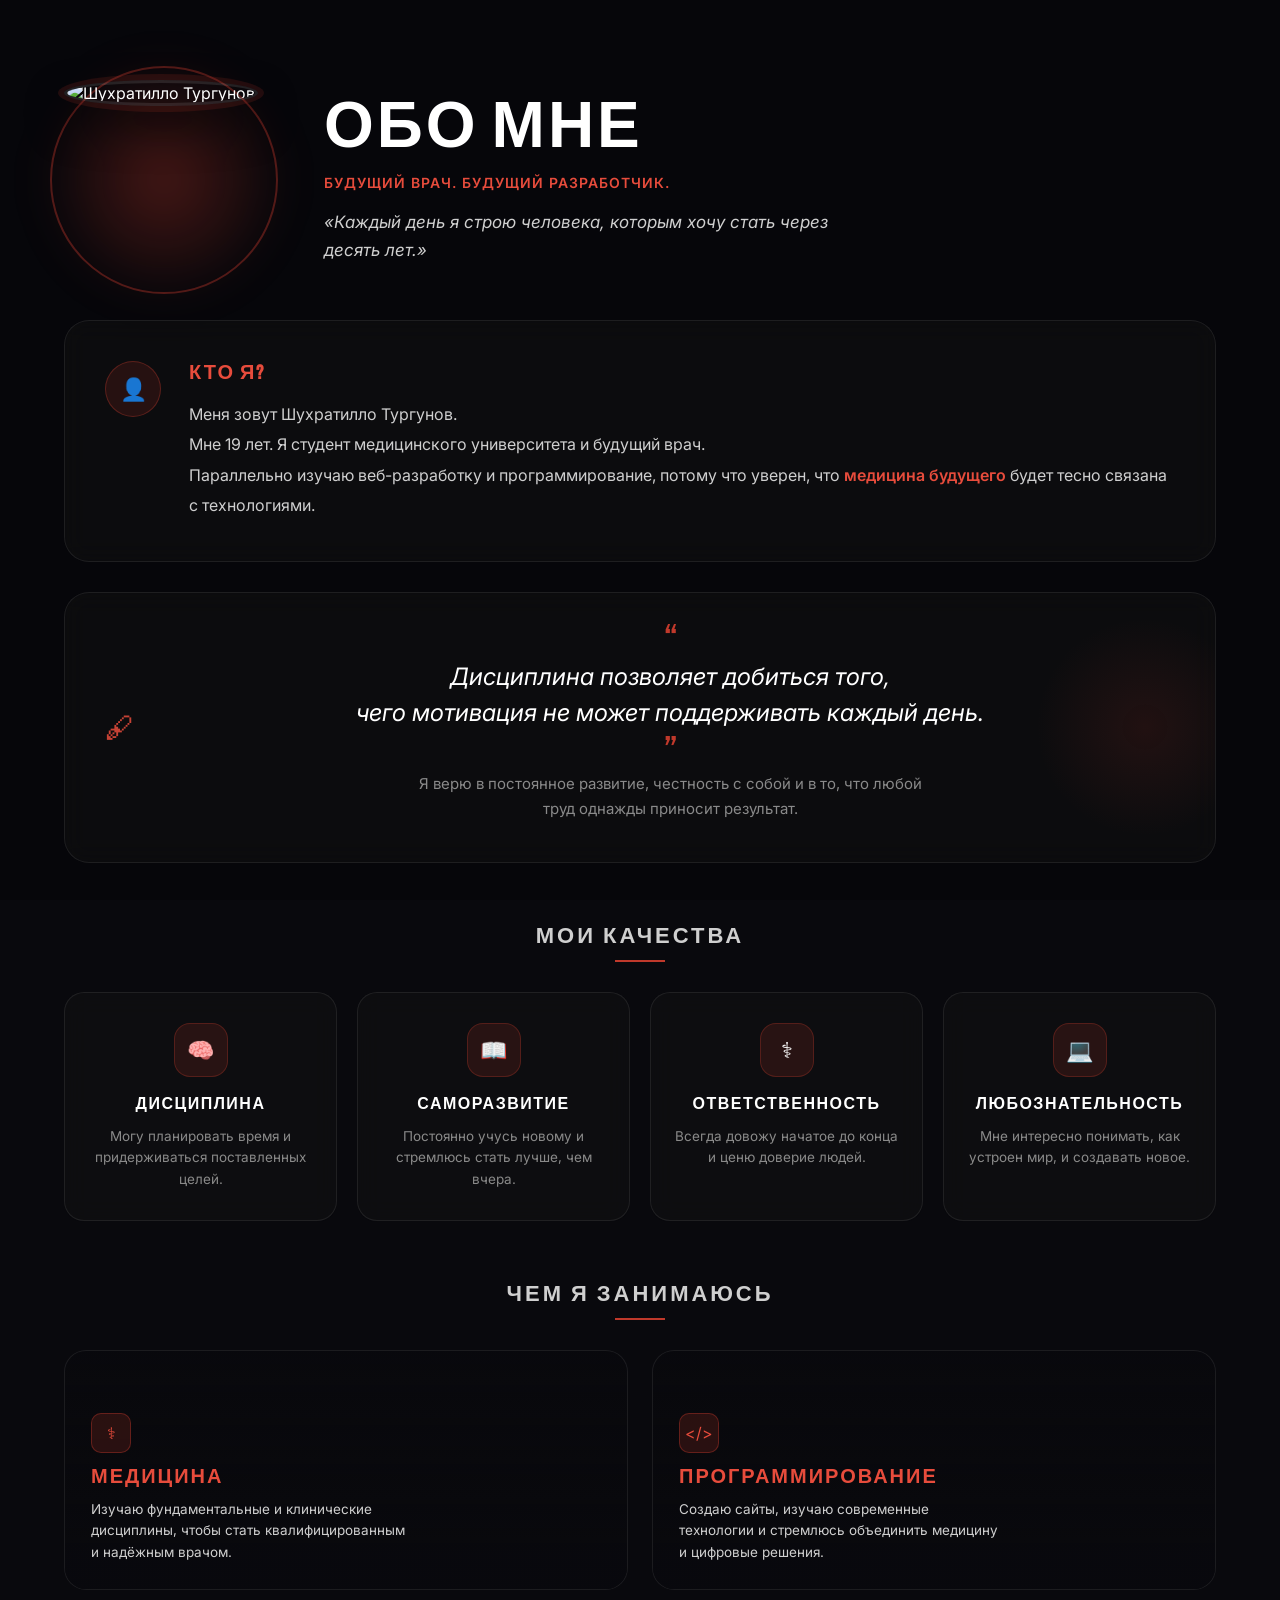
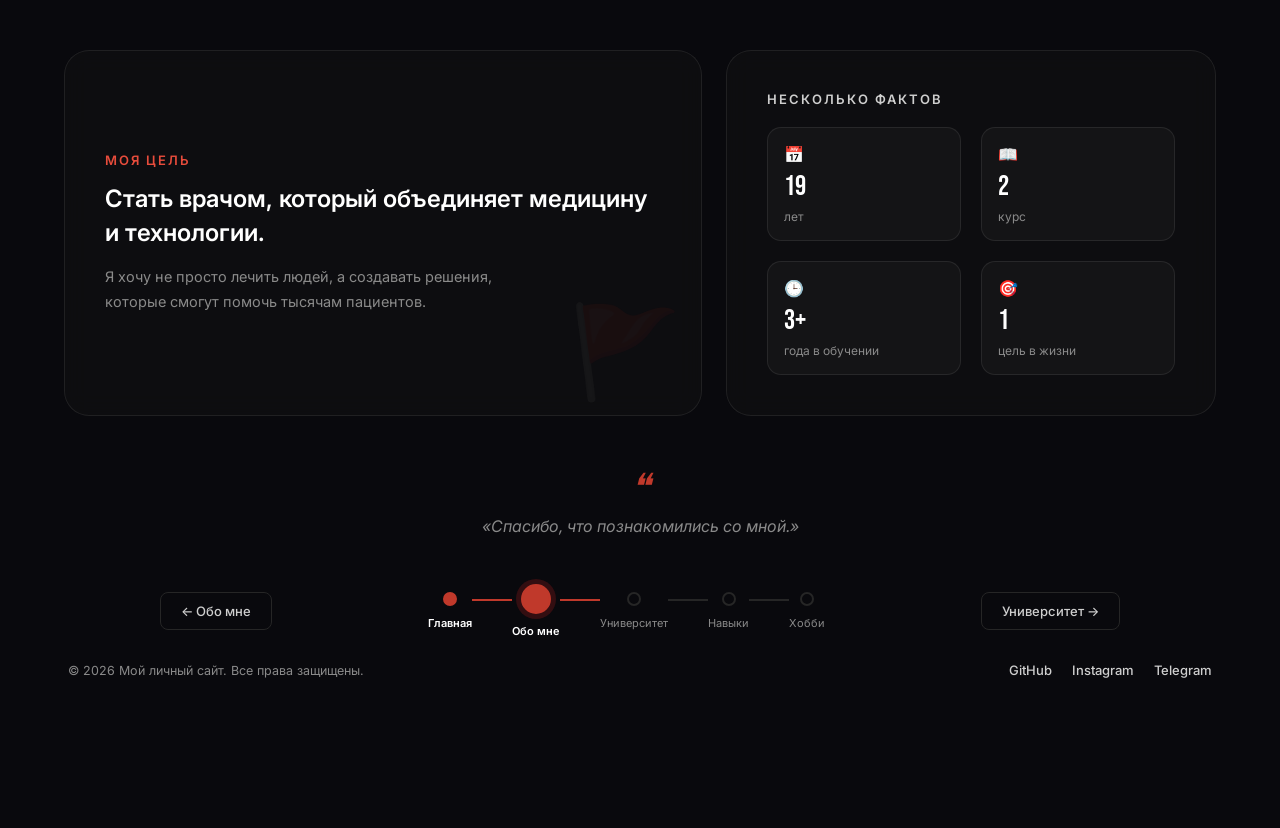
==== aboutme.html @ e95ca212 "Add files via upload" ====
<!DOCTYPE html>
<html lang="ru">
<head>
    <meta charset="UTF-8">
    <meta name="viewport" content="width=device-width, initial-scale=1.0">
    <meta name="description" content="Обо мне — Шухратилло Тургунов, студент медицинского университета и начинающий веб-разработчик. Путь, интересы, цели.">
    <title>Обо мне</title>

    <link rel="preconnect" href="https://fonts.googleapis.com">
    <link href="https://fonts.googleapis.com/css2?family=Bebas+Neue&family=Inter:wght@300;400;500;600;700&display=swap" rel="stylesheet">

    <link rel="stylesheet" href="aboutme.css">
    <link rel="stylesheet" href="navigation.css">
</head>
<body>

<section class="aboutme">

    <!-- HERO -->
    <div class="aboutme-hero">

        <div class="photo-box">
            <img src="2kurs.jpg" alt="Шухратилло Тургунов">
        </div>

        <div class="hero-text">
            <h1>ОБО МНЕ</h1>
            <span class="hero-subtitle">Будущий врач. Будущий разработчик.</span>
            <p class="quote">
                «Каждый день я строю человека,
                которым хочу стать через десять лет.»
            </p>
        </div>

    </div>

    <!-- КТО Я -->
    <div class="info-block">
        <div class="info-icon">👤</div>
        <div class="info-content">
            <h3>КТО Я?</h3>
            <p>
                Меня зовут Шухратилло Тургунов.<br>
                Мне 19 лет. Я студент медицинского университета и будущий врач.<br>
                Параллельно изучаю веб-разработку и программирование, потому что уверен,
                что <span class="accent">медицина будущего</span> будет тесно связана с технологиями.
            </p>
        </div>
    </div>

    <!-- ФИЛОСОФИЯ -->
    <div class="philosophy-block">
        <div class="philosophy-icon">🖋</div>
        <div class="philosophy-content">
            <span class="q-mark">“</span>
            <p class="philosophi-p">
                Дисциплина позволяет добиться того,<br>
                чего мотивация не может поддерживать каждый день.
            </p>
            <span class="q-mark q-mark-end">”</span>
            <p class="philosophy-sub">
                Я верю в постоянное развитие, честность с собой
                и в то, что любой труд однажды приносит результат.
            </p>
        </div>
    </div>

    <!-- МОИ КАЧЕСТВА -->
    <div class="section-title"><h2>МОИ КАЧЕСТВА</h2></div>

    <div class="qualities-grid">

        <div class="quality-card">
            <div class="quality-icon">🧠</div>
            <h4>ДИСЦИПЛИНА</h4>
            <p>Могу планировать время и придерживаться поставленных целей.</p>
        </div>

        <div class="quality-card">
            <div class="quality-icon">📖</div>
            <h4>САМОРАЗВИТИЕ</h4>
            <p>Постоянно учусь новому и стремлюсь стать лучше, чем вчера.</p>
        </div>

        <div class="quality-card">
            <div class="quality-icon">⚕</div>
            <h4>ОТВЕТСТВЕННОСТЬ</h4>
            <p>Всегда довожу начатое до конца и ценю доверие людей.</p>
        </div>

        <div class="quality-card">
            <div class="quality-icon">💻</div>
            <h4>ЛЮБОЗНАТЕЛЬНОСТЬ</h4>
            <p>Мне интересно понимать, как устроен мир, и создавать новое.</p>
        </div>

    </div>

    <!-- ЧЕМ Я ЗАНИМАЮСЬ -->
    <div class="section-title"><h2>ЧЕМ Я ЗАНИМАЮСЬ</h2></div>

    <div class="activities-grid">

        <div class="activity-card" style="background-image:url('med.jpg')">
            <div class="activity-overlay">
                <span class="activity-icon">⚕</span>
                <h4>МЕДИЦИНА</h4>
                <p>Изучаю фундаментальные и клинические дисциплины, чтобы стать квалифицированным и надёжным врачом.</p>                                    
            </div>
        </div>

        <div class="activity-card" style="background-image:url('code.jpg')">
            <div class="activity-overlay">
                <span class="activity-icon">&lt;/&gt;</span>
                <h4>ПРОГРАММИРОВАНИЕ</h4>
                <p>Создаю сайты, изучаю современные технологии и стремлюсь объединить медицину и цифровые решения.</p>
            </div>
        </div>

    </div>

    <!-- МОЯ ЦЕЛЬ -->
    <div class="goal-split">

        <div class="goal-card">
            <span class="goal-label">МОЯ ЦЕЛЬ</span>
            <h3>Стать врачом, который объединяет медицину и технологии.</h3>
            <p>
                Я хочу не просто лечить людей, а создавать решения,
                которые смогут помочь тысячам пациентов.
            </p>
        </div>

        <div class="facts-card">
            <span class="facts-label">НЕСКОЛЬКО ФАКТОВ</span>
            <div class="facts-grid">

                <div class="fact-item">
                    <span class="fact-icon">📅</span>
                    <span class="fact-value">19</span>
                    <span class="fact-desc">лет</span>
                </div>

                <div class="fact-item">
                    <span class="fact-icon">📖</span>
                    <span class="fact-value">2</span>
                    <span class="fact-desc">курс</span>
                </div>

                <div class="fact-item">
                    <span class="fact-icon">🕒</span>
                    <span class="fact-value">3+</span>
                    <span class="fact-desc">года в обучении</span>
                </div>

                <div class="fact-item">
                    <span class="fact-icon">🎯</span>
                    <span class="fact-value">1</span>
                    <span class="fact-desc">цель в жизни</span>
                </div>

            </div>
        </div>

    </div>

    <!-- Финальная цитата -->
    <p class="closing-quote">
        «Спасибо, что познакомились со мной.»
    </p>

   

<!-- Прогресс-навигация (общий компонент со всех страниц) -->
<div class="page-navigation">

    <a href="aboutme.html" class="nav-button">← Обо мне</a>

    <div class="progress">

        <a href="index.html" class="progress-step">
            <span class="step done"></span>
            <span class="step-label">Главная</span>
        </a>
        <span class="line done"></span>

        <a href="aboutme.html" class="progress-step">
            <span class="step active"></span>
            <span class="step-label">Обо мне</span>
        </a>
        <span class="line done"></span>

        <a href="university.html" class="progress-step">
            <span class="step"></span>
            <span class="step-label">Университет</span>
        </a>
        <span class="line"></span>

        <a href="skills.html" class="progress-step">
            <span class="step"></span>
            <span class="step-label">Навыки</span>
        </a>
        <span class="line"></span>

        <a href="hobby.html" class="progress-step">
            <span class="step"></span>
            <span class="step-label">Хобби</span>
        </a>
        

    </div>

    <a href="university.html" class="nav-button">Университет →</a>

</div>

 <div class="footer-social">
        <span>© 2026 Мой личный сайт. Все права защищены.</span>
        <div class="social-icons">
            <a href="GITHUB_LINK" target="_blank">GitHub</a>
            <a href="https://instagram.com/mr_shuxratitllo" target="_blank">Instagram</a>
            <a href="https://t.me/PEPPER_4829" target="_blank">Telegram</a>
        </div>
    </div>

<script>

const observer = new IntersectionObserver(entries => {
    entries.forEach(entry => {
        if (entry.isIntersecting) {
            entry.target.classList.add("show");
        }
    });
}, { threshold: .2 });

document.querySelectorAll(
    ".aboutme-hero, .info-block, .philosophy-block, .quality-card, .activity-card, .goal-split"
).forEach(el => observer.observe(el));

</script>

<div style="margin-bottom: 100px;"></div>

</body>
</html>
---- aboutme.css ----
/* ===== BASE ===== */
* {
    margin: 0;
    padding: 0;
    box-sizing: border-box;
}

:root {
    --red: #c0392b;
    --red-bright: #e74c3c;
    --bg-black: #09090d;
    --glass-bg: rgba(20,20,20,.45);
    --glass-border: rgba(255,255,255,.08);
    --text-white: #ffffff;
    --text-gray: #cfcfcf;
    --text-gray-dim: #8a8a8a;
    --font-display: 'Bebas Neue', sans-serif;
    --font-body: 'Inter', sans-serif;
}

body {
    margin: 0;
    background: var(--bg-black);
    color: var(--text-white);
    font-family: var(--font-body);
    background-image: url(i.jpg);
    background-size: cover;
    background-position: center;
    background-attachment: fixed;
}

body::before {
    content: "";
    position: fixed;
    inset: 0;
    background: rgba(5,5,10,.82);
    z-index: -1;
}

.aboutme {
    width: 90%;
    max-width: 1300px;
    margin: auto;
    padding: 80px 0 40px;
}

/* Общая анимация появления при скролле */
.aboutme-hero,
.info-block,
.philosophy-block,
.quality-card,
.activity-card,
.goal-split {
    opacity: 0;
    transform: translateY(60px);
    transition: 0.8s ease;
}

.aboutme-hero.show,
.info-block.show,
.philosophy-block.show,
.quality-card.show,
.activity-card.show,
.goal-split.show {
    opacity: 1;
    transform: translateY(0);
}

/* ===== HERO ===== */
.aboutme-hero {
    display: flex;
    align-items: center;
    gap: 60px;
    margin-bottom: 40px;
}

.photo-box {
    position: relative;
    flex-shrink: 0;
    width: 200px;
    height: 200px;
}

.photo-box img {
    width: 100%;
    height: 100%;
    object-fit: cover;
    border-radius: 50%;
    border: 3px solid rgba(255,255,255,.1);
    box-shadow: 0 0 0 6px rgba(192,57,43,.15), 0 20px 40px rgba(0,0,0,.5);
    position: relative;
    z-index: 1;
    transition: 0.5s;
}

.photo-box::before {
    content: "";
    position: absolute;
    inset: -14px;
    border-radius: 50%;
    border: 2px solid rgba(192,57,43,.4);
    animation: spin 12s linear infinite;
}

.photo-box::after {
    content: "";
    position: absolute;
    inset: -26px;
    border-radius: 50%;
    background: radial-gradient(circle, rgba(192,57,43,.35), transparent 70%);
    filter: blur(20px);
    z-index: 0;
    animation: pulse-glow 3s ease-in-out infinite;
}

.photo-box:hover img {
    transform: scale(1.05);
}

@keyframes spin {
    from { transform: rotate(0deg); }
    to { transform: rotate(360deg); }
}

@keyframes pulse-glow {
    0%, 100% { opacity: 0.5; }
    50% { opacity: 0.9; }
}

.hero-text h1 {
    font-family: var(--font-display);
    font-size: clamp(42px, 6vw, 64px);
    letter-spacing: 3px;
    line-height: 1;
    margin-bottom: 12px;
}

.hero-subtitle {
    display: inline-block;
    color: var(--red-bright);
    font-size: 14px;
    font-weight: 600;
    letter-spacing: 1px;
    text-transform: uppercase;
    margin-bottom: 18px;
}

.hero-text .quote {
    max-width: 520px;
    color: var(--text-gray);
    font-size: 17px;
    font-style: italic;
    line-height: 1.6;
}

@media (max-width: 750px) {
    .aboutme-hero {
        flex-direction: column;
        text-align: center;
        gap: 30px;
    }
}

/* ===== GLASS PANEL (общая база для карточек) ===== */
.info-block,
.philosophy-block,
.goal-card,
.facts-card {
    background: var(--glass-bg);
    backdrop-filter: blur(12px);
    border: 1px solid var(--glass-border);
    border-radius: 25px;
    padding: 40px;
}

/* ===== КТО Я ===== */
.info-block {
    display: flex;
    align-items: flex-start;
    gap: 28px;
    margin-bottom: 30px;
}

.info-icon {
    flex-shrink: 0;
    width: 56px;
    height: 56px;
    display: flex;
    align-items: center;
    justify-content: center;
    background: rgba(192,57,43,.15);
    border: 1px solid rgba(192,57,43,.35);
    border-radius: 50%;
    font-size: 22px;
}

.info-content h3 {
    font-family: var(--font-display);
    font-size: 20px;
    letter-spacing: 2px;
    color: var(--red-bright);
    margin-bottom: 14px;
}

.info-content p {
    color: var(--text-gray);
    font-size: 16px;
    line-height: 1.9;
}

.info-content .accent {
    color: var(--red-bright);
    font-weight: 600;
}

@media (max-width: 600px) {
    .info-block {
        flex-direction: column;
        align-items: center;
        text-align: center;
    }
}

/* ===== МОЯ ФИЛОСОФИЯ ===== */
.philosophy-block {
    display: flex;
    align-items: center;
    gap: 30px;
    margin-bottom: 60px;
    position: relative;
    overflow: hidden;
}

.philosophy-block::after {
    content: "";
    position: absolute;
    right: -40px;
    top: 50%;
    transform: translateY(-50%);
    width: 220px;
    height: 220px;
    background: radial-gradient(circle, rgba(192,57,43,.12), transparent 70%);
    z-index: 0;
    pointer-events: none;
}

.philosophy-icon {
    flex-shrink: 0;
    font-size: 30px;
    color: var(--red-bright);
    opacity: 0.85;
}

.philosophy-content {
    position: relative;
    z-index: 1;
    text-align: center;
    width: 100%;
}

.q-mark {
    display: block;
    font-family: var(--font-display);
    font-size: 40px;
    color: var(--red);
    line-height: 0.4;
}

.q-mark-end {
    margin-top: 14px;
}

.philosophi-p {
    color: var(--text-white);
    font-size: 24px;
    font-style: italic;
    line-height: 1.5;
    margin: 10px 0;
}

.philosophy-sub {
    color: var(--text-gray-dim);
    font-size: 15px;
    max-width: 520px;
    margin: 10px auto 0;
    line-height: 1.7;
}

@media (max-width: 600px) {
    .philosophy-block {
        flex-direction: column;
    }
}


/* ===== SECTION TITLE ===== */
.section-title {
    text-align: center;
    margin: 20px 0 30px;
}

.section-title h2 {
    display: inline-block;
    font-family: var(--font-display);
    font-size: 22px;
    letter-spacing: 3px;
    color: var(--text-gray);
    position: relative;
    padding-bottom: 12px;
}

.section-title h2::after {
    content: "";
    position: absolute;
    left: 50%;
    bottom: 0;
    transform: translateX(-50%);
    width: 50px;
    height: 2px;
    background: var(--red);
}

/* ===== QUALITIES GRID ===== */
.qualities-grid {
    display: grid;
    grid-template-columns: repeat(4, 1fr);
    gap: 20px;
    margin-bottom: 60px;
}

.quality-card {
    background: var(--glass-bg);
    backdrop-filter: blur(12px);
    border: 1px solid var(--glass-border);
    border-radius: 20px;
    padding: 30px 24px;
    text-align: center;
    transition: transform 0.35s ease, border-color 0.35s ease, background 0.35s ease;
}

.quality-card:hover {
    transform: translateY(-8px);
    border-color: rgba(192,57,43,.4);
    background: rgba(192,57,43,.1);
}

.quality-icon {
    width: 54px;
    height: 54px;
    margin: 0 auto 18px;
    display: flex;
    align-items: center;
    justify-content: center;
    font-size: 22px;
    background: rgba(192,57,43,.15);
    border: 1px solid rgba(192,57,43,.3);
    border-radius: 16px;
    transition: 0.35s ease;
}

.quality-card:hover .quality-icon {
    background: var(--red);
    box-shadow: 0 0 20px rgba(192,57,43,.5);
}

.quality-card h4 {
    font-family: var(--font-display);
    font-size: 16px;
    letter-spacing: 1.5px;
    color: var(--text-white);
    margin-bottom: 12px;
}

.quality-card p {
    color: var(--text-gray-dim);
    font-size: 13.5px;
    line-height: 1.6;
}

@media (max-width: 900px) {
    .qualities-grid {
        grid-template-columns: repeat(2, 1fr);
    }
}

@media (max-width: 480px) {
    .qualities-grid {
        grid-template-columns: 1fr;
    }
}

/* ===== ACTIVITIES GRID ===== */
.activities-grid {
    display: grid;
    grid-template-columns: repeat(2, 1fr);
    gap: 24px;
    margin-bottom: 60px;
}

.activity-card {
    position: relative;
    height: 240px;
    border-radius: 22px;
    overflow: hidden;
    background-size: cover;
    background-position: center;
    border: 1px solid var(--glass-border);
    cursor: pointer;
}

.activity-card::before {
    content: "";
    position: absolute;
    inset: 0;
    background: linear-gradient(180deg, rgba(9,9,13,.35) 0%, rgba(9,9,13,.92) 85%);
    transition: background 0.4s ease;
    z-index: 1;
}

.activity-card:hover::before {
    background: linear-gradient(180deg, rgba(192,57,43,.25) 0%, rgba(9,9,13,.92) 85%);
}

.activity-card img {
    display: none; /* если решите заменить background-image на <img>, скрыто по умолчанию */
}

.activity-overlay {
    position: relative;
    z-index: 2;
    height: 100%;
    display: flex;
    flex-direction: column;
    justify-content: flex-end;
    padding: 26px;
    transition: transform 0.4s ease;
}

.activity-card:hover .activity-overlay {
    transform: translateY(-6px);
}

.activity-icon {
    display: inline-flex;
    align-items: center;
    justify-content: center;
    width: 40px;
    height: 40px;
    margin-bottom: 12px;
    font-size: 16px;
    color: var(--red-bright);
    background: rgba(192,57,43,.18);
    border: 1px solid rgba(192,57,43,.4);
    border-radius: 10px;
}

.activity-overlay h4 {
    font-family: var(--font-display);
    font-size: 20px;
    letter-spacing: 2px;
    color: var(--red-bright);
    margin-bottom: 10px;
}

.activity-overlay p {
    color: var(--text-gray);
    font-size: 13.5px;
    line-height: 1.6;
    max-width: 320px;
}

@media (max-width: 750px) {
    .activities-grid {
        grid-template-columns: 1fr;
    }
}

/* ===== GOAL SPLIT ===== */
.goal-split {
    display: grid;
    grid-template-columns: 1.3fr 1fr;
    gap: 24px;
    margin-bottom: 50px;
}

.goal-card {
    display: flex;
    flex-direction: column;
    justify-content: center;
    position: relative;
    overflow: hidden;
}

.goal-card::before {
    content: "🚩";
    position: absolute;
    right: 20px;
    bottom: 10px;
    font-size: 90px;
    opacity: 0.05;
}

.goal-label {
    color: var(--red-bright);
    font-size: 13px;
    font-weight: 600;
    letter-spacing: 2px;
    text-transform: uppercase;
    margin-bottom: 14px;
}

.goal-card h3 {
    font-size: 24px;
    font-weight: 600;
    line-height: 1.4;
    margin-bottom: 16px;
}

.goal-card p {
    color: var(--text-gray-dim);
    font-size: 14.5px;
    line-height: 1.7;
    max-width: 420px;
}

/* ===== FACTS CARD ===== */
.facts-card {
    display: flex;
    flex-direction: column;
}

.facts-label {
    color: var(--text-gray);
    font-size: 13px;
    font-weight: 600;
    letter-spacing: 2px;
    text-transform: uppercase;
    margin-bottom: 20px;
}

.facts-grid {
    display: grid;
    grid-template-columns: repeat(2, 1fr);
    gap: 20px;
    flex-grow: 1;
}

.fact-item {
    display: flex;
    flex-direction: column;
    align-items: flex-start;
    gap: 6px;
    padding: 16px;
    background: rgba(255,255,255,.03);
    border: 1px solid var(--glass-border);
    border-radius: 14px;
    transition: 0.3s ease;
}

.fact-item:hover {
    border-color: rgba(192,57,43,.4);
    background: rgba(192,57,43,.08);
}

.fact-icon {
    font-size: 16px;
    color: var(--red-bright);
}

.fact-value {
    font-family: var(--font-display);
    font-size: 28px;
    color: var(--text-white);
}

.fact-desc {
    font-size: 12px;
    color: var(--text-gray-dim);
}

@media (max-width: 800px) {
    .goal-split {
        grid-template-columns: 1fr;
    }
}

/* ===== CLOSING QUOTE ===== */
.closing-quote {
    text-align: center;
    color: var(--text-gray-dim);
    font-style: italic;
    font-size: 16px;
    margin: 40px 0 20px;
    position: relative;
}

.closing-quote::before {
    content: "❝";
    display: block;
    font-family: var(--font-display);
    font-size: 36px;
    color: var(--red);
    margin-bottom: 6px;
}

/* ===== PAGE NAV (кнопки внутри страницы, старый стиль сохранён) ===== */
.page-nav {
    width: 100%;
    display: flex;
    justify-content: center;
    align-items: center;
    gap: 50px;
    margin: 60px 0 40px;
}

.nav-btn {
    width: 220px;
    height: 70px;
    display: flex;
    justify-content: center;
    align-items: center;
    color: white;
    text-decoration: none;
    border: 2px solid var(--red);
    border-radius: 60px;
    font-size: 18px;
    font-weight: 500;
    transition: 0.35s;
}

.nav-btn:hover {
    background: var(--red);
    transform: translateY(-6px);
    box-shadow: 0 0 25px rgba(192,57,43,.5);
}

.page-number {
    width: 70px;
    height: 70px;
    display: flex;
    justify-content: center;
    align-items: center;
    border-radius: 50%;
    background: var(--red);
    color: white;
    font-size: 26px;
    font-weight: bold;
    box-shadow: 0 0 30px rgba(192,57,43,.5);
}

@media (max-width: 600px) {
    .page-nav {
        gap: 20px;
    }
    .nav-btn {
        width: 140px;
        height: 56px;
        font-size: 14px;
    }
}

.footer-social {
    display: flex;
    align-items: center;
    justify-content: space-between;
    padding: 24px 4px 10px;
    border-top: 1px solid var(--border-color);
    flex-wrap: wrap;
    gap: 16px;
}

.footer-social span {
    font-size: 12.5px;
    color: var(--text-gray-dim);
}

.social-icons {
    display: flex;
    gap: 20px;
}

.social-icons a {
    color: var(--text-gray);
    text-decoration: none;
    font-size: 13px;
    font-weight: 500;
    transition: color 0.25s ease;
}

.social-icons a:hover {
    color: var(--red);
}

@media (max-width: 600px) {
    .footer-social {
        flex-direction: column;
        text-align: center;
    }
}
---- navigation.css ----
/* ===== PAGE NAVIGATION (единый компонент для всех страниц) ===== */

.page-navigation {
    width: 1000px;
    display: flex;
    align-items: center;
    justify-content: space-between;
    margin-top: 48px;
    max-width: 1200px;
    padding: 0 20px;
    margin-left: auto;
    margin-right: auto;
}

.nav-button {
    color: var(--text-gray, #9a9a9a);
    text-decoration: none;
    font-size: 13px;
    font-weight: 500;
    border: 1px solid var(--border-color, #262626);
    border-radius: 8px;
    padding: 10px 20px;
    white-space: nowrap;
    transition: border-color 0.2s ease, color 0.2s ease;
}

.nav-button:hover {
    border-color: var(--red, #dc2626);
    color: var(--text-white, #f5f5f5);
}

.nav-button.disabled {
    opacity: 0.3;
    pointer-events: none;
}

/* ===== PROGRESS ===== */
.progress {
    display: flex;
    align-items: flex-start;
    gap: 0;
}

.progress-step {
    display: flex;
    flex-direction: column;
    align-items: center;
    gap: 10px;
    text-decoration: none;
    padding-top: 8px;
    cursor: pointer;
}

.step {
    width: 14px;
    height: 14px;
    border-radius: 50%;
    background: transparent;
    border: 2px solid var(--border-color, #262626);
    flex-shrink: 0;
    transition: all 0.25s ease;
}

.step.done {
    background: var(--red, #dc2626);
    border-color: var(--red, #dc2626);
}

.step.active {
    width: 30px;
    height: 30px;
    background: var(--red, #dc2626);
    border-color: var(--red, #dc2626);
    box-shadow: 0 0 0 5px rgba(220,38,38,0.2);
    margin-top: -8px;
}

.step-label {
    font-size: 11px;
    color: var(--text-gray-dim, #6b6b6b);
    white-space: nowrap;
    transition: color 0.25s ease, transform 0.25s ease;
}

.progress-step:has(.step.done) .step-label,
.progress-step:has(.step.active) .step-label {
    color: var(--text-white, #f5f5f5);
    font-weight: 600;
}

.progress-step:hover .step {
    transform: scale(1.4);
    border-color: var(--red, #dc2626);
    background: var(--red, #dc2626);
    box-shadow: 0 0 0 5px rgba(220,38,38,0.25);
}

.progress-step:hover .step-label {
    color: var(--red, #dc2626);
    transform: translateY(-2px);
}

.line {
    width: 40px;
    height: 2px;
    background: var(--border-color, #262626);
    margin-top: 15px;
    flex-shrink: 0;
}

.line.done {
    background: var(--red, #dc2626);
}

@media (max-width: 700px) {
    .progress {
        display: none;
    }
    .page-navigation {
        justify-content: center;
        gap: 16px;
    }
}
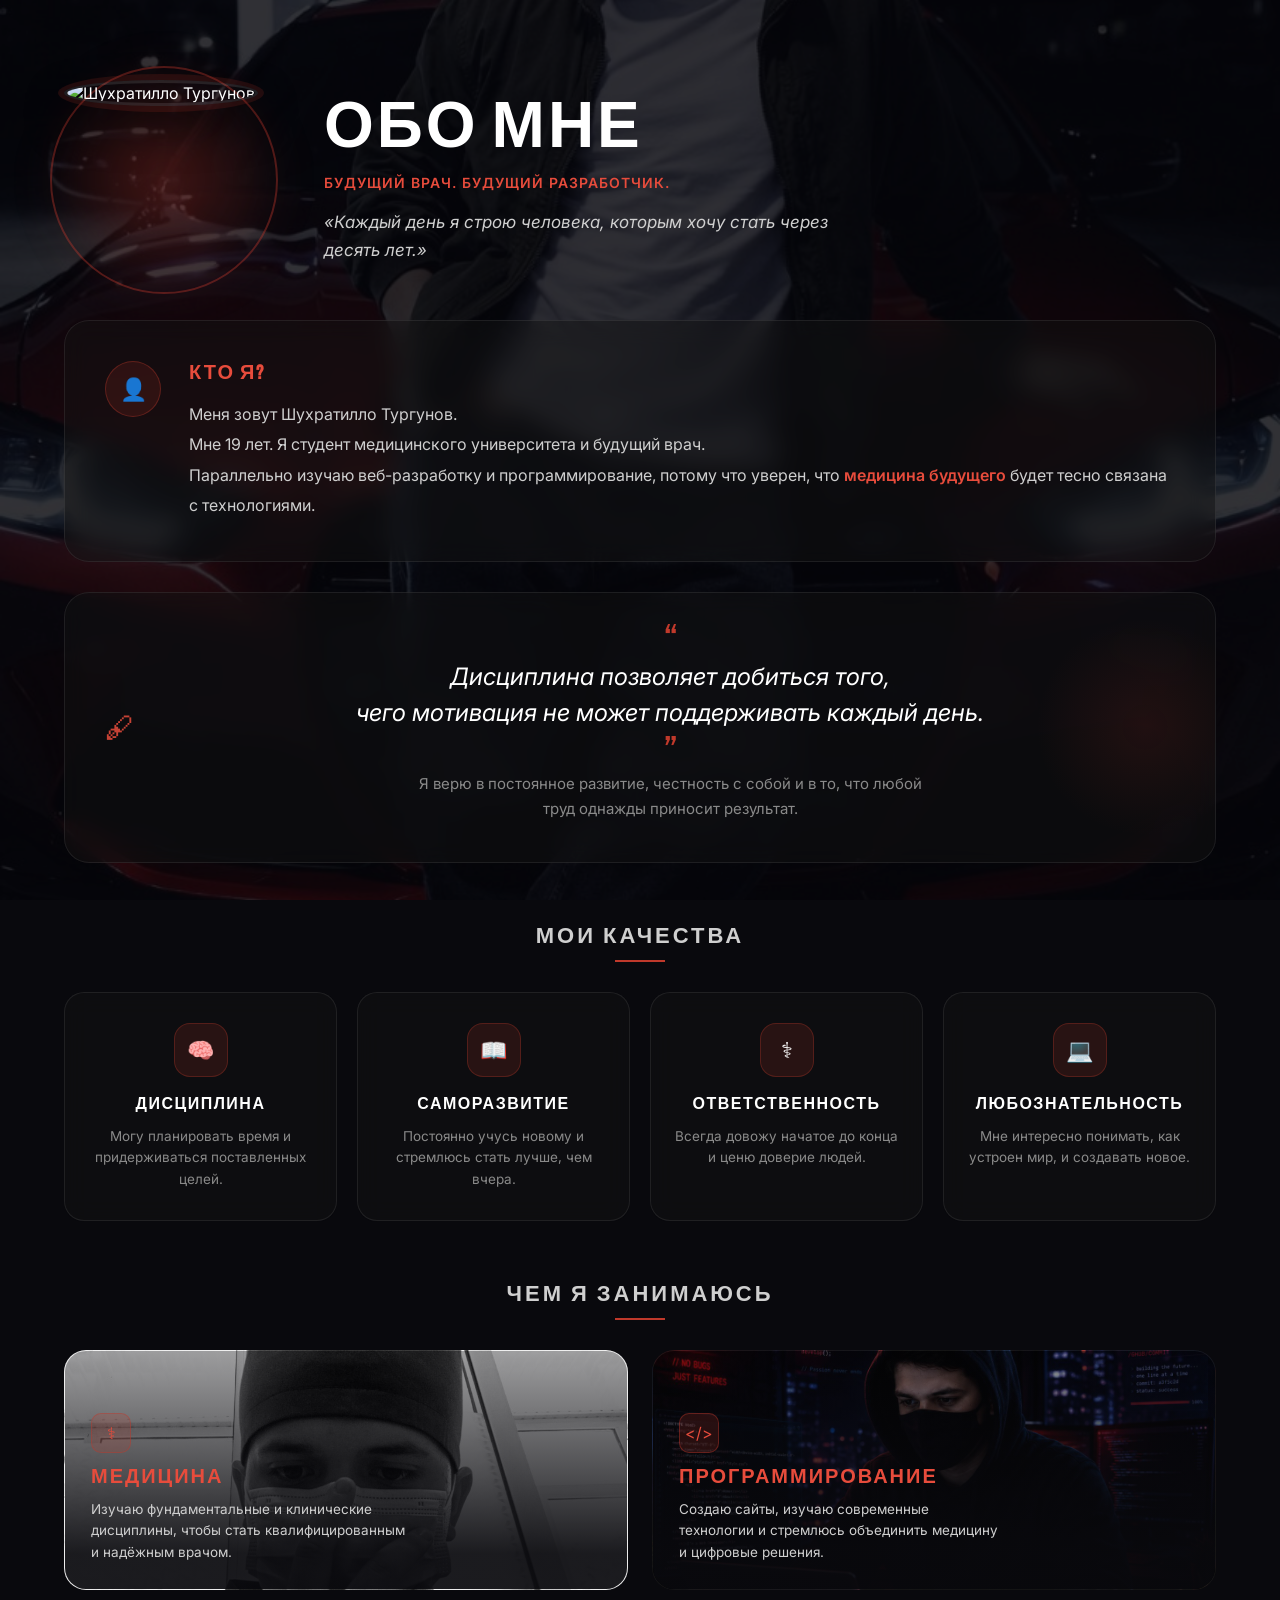
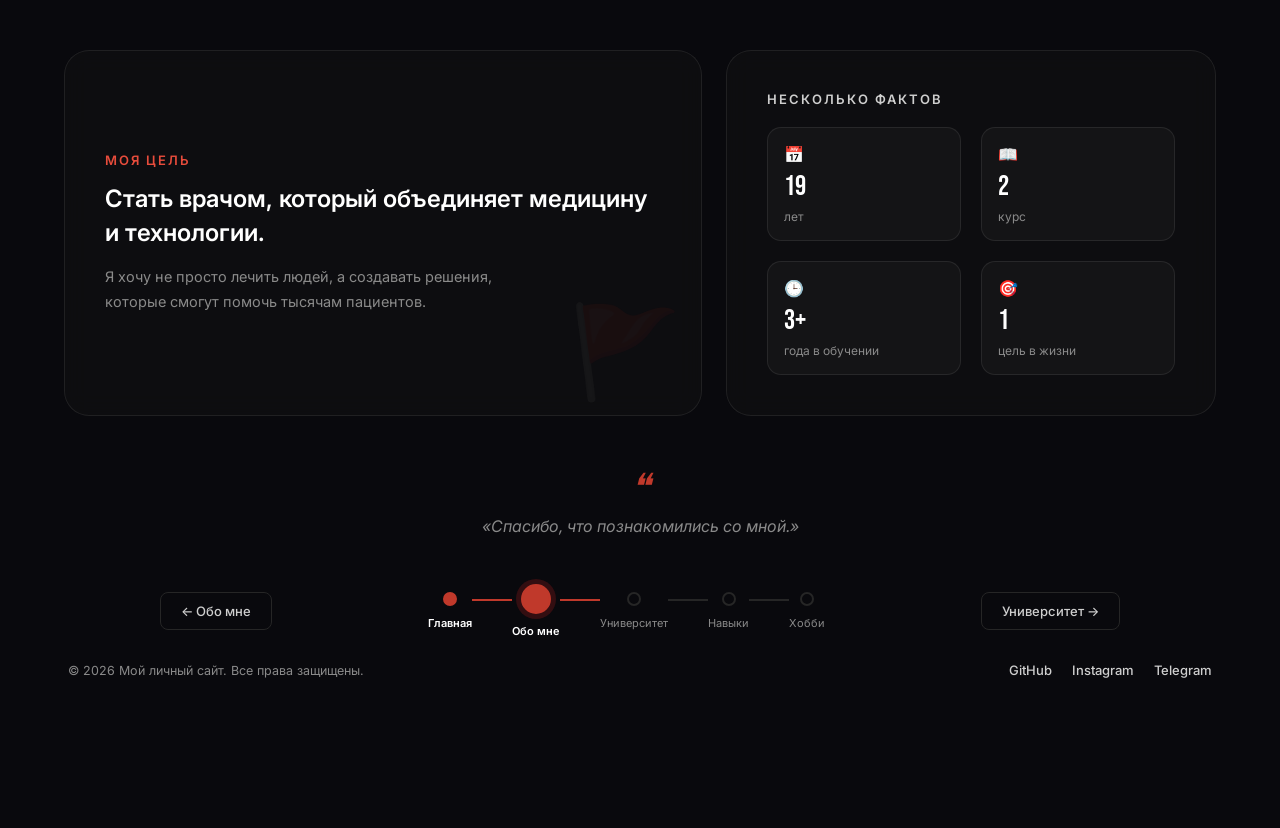
==== commit 278d8ed9: "add html and images" ====
--- a/aboutme.html
+++ b/aboutme.html
@@ -242,4 +242,4 @@
 <div style="margin-bottom: 100px;"></div>
 
 </body>
-</html>+</html>
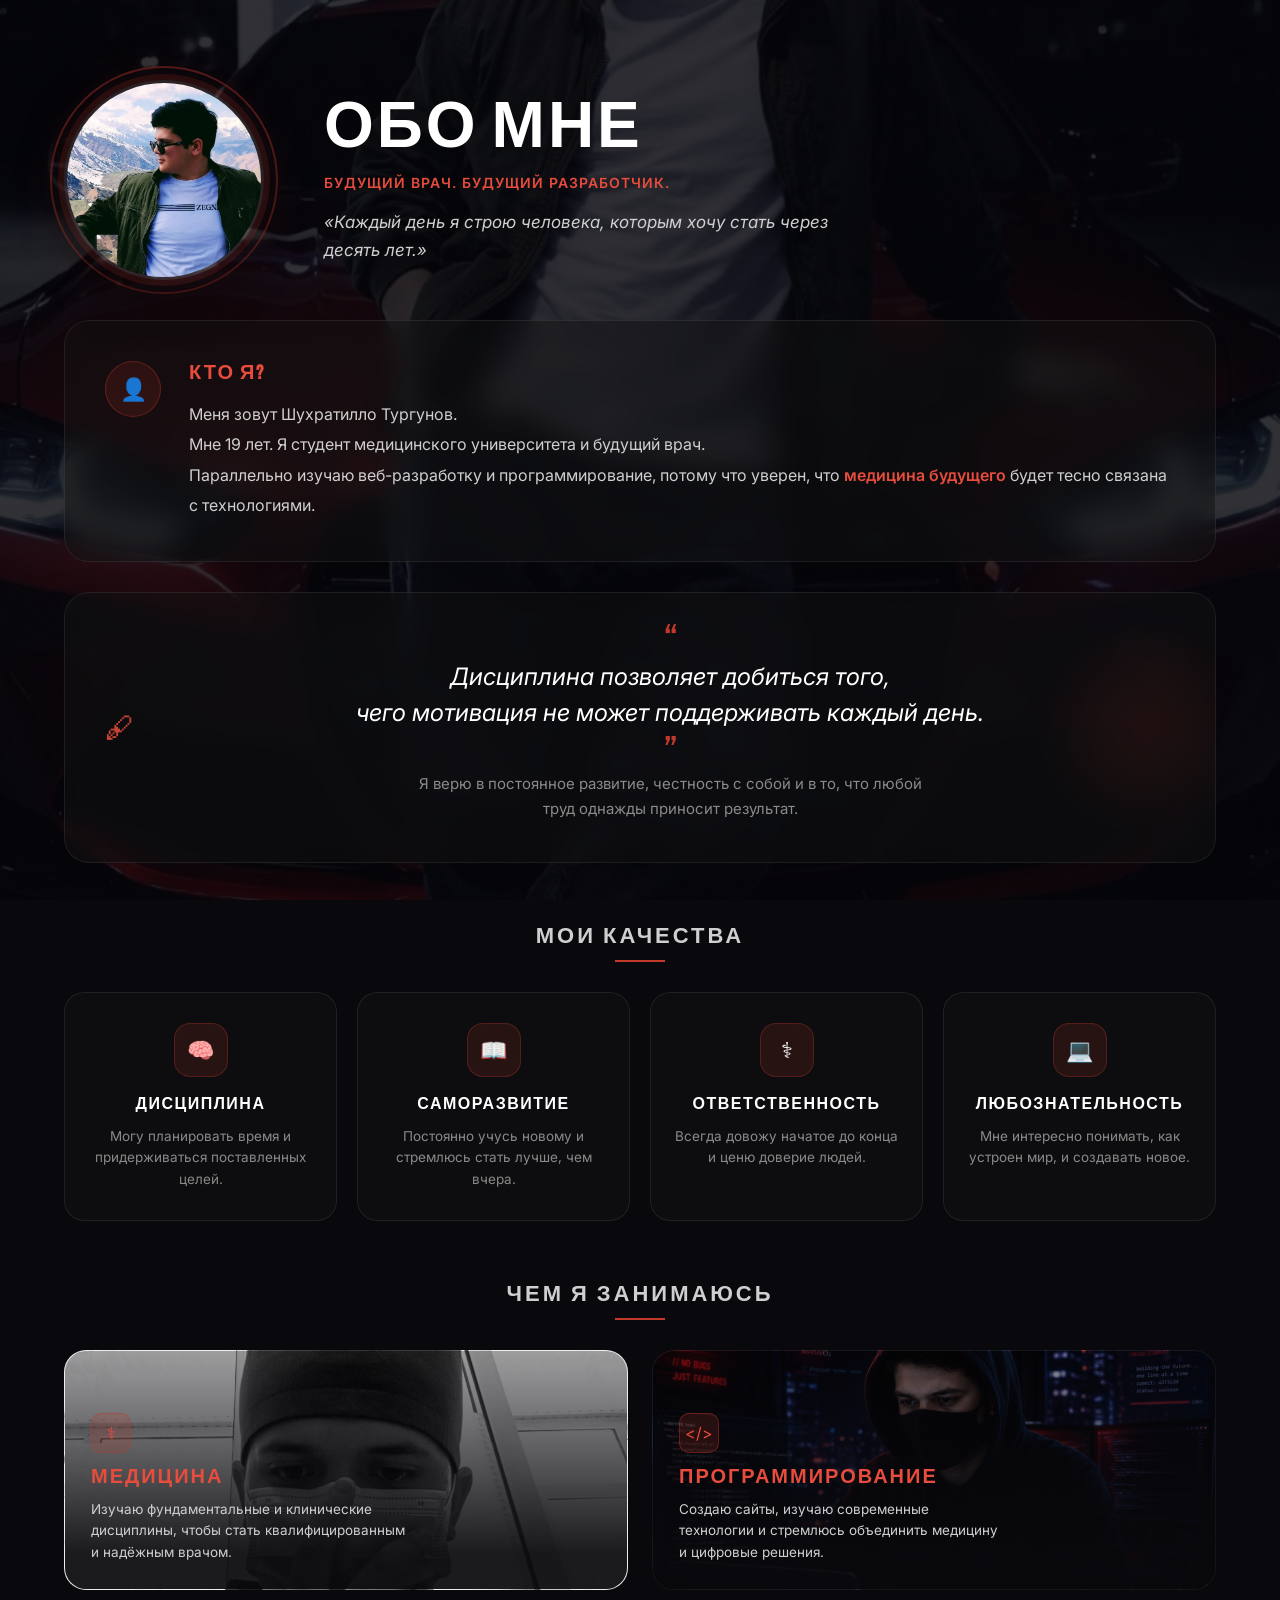
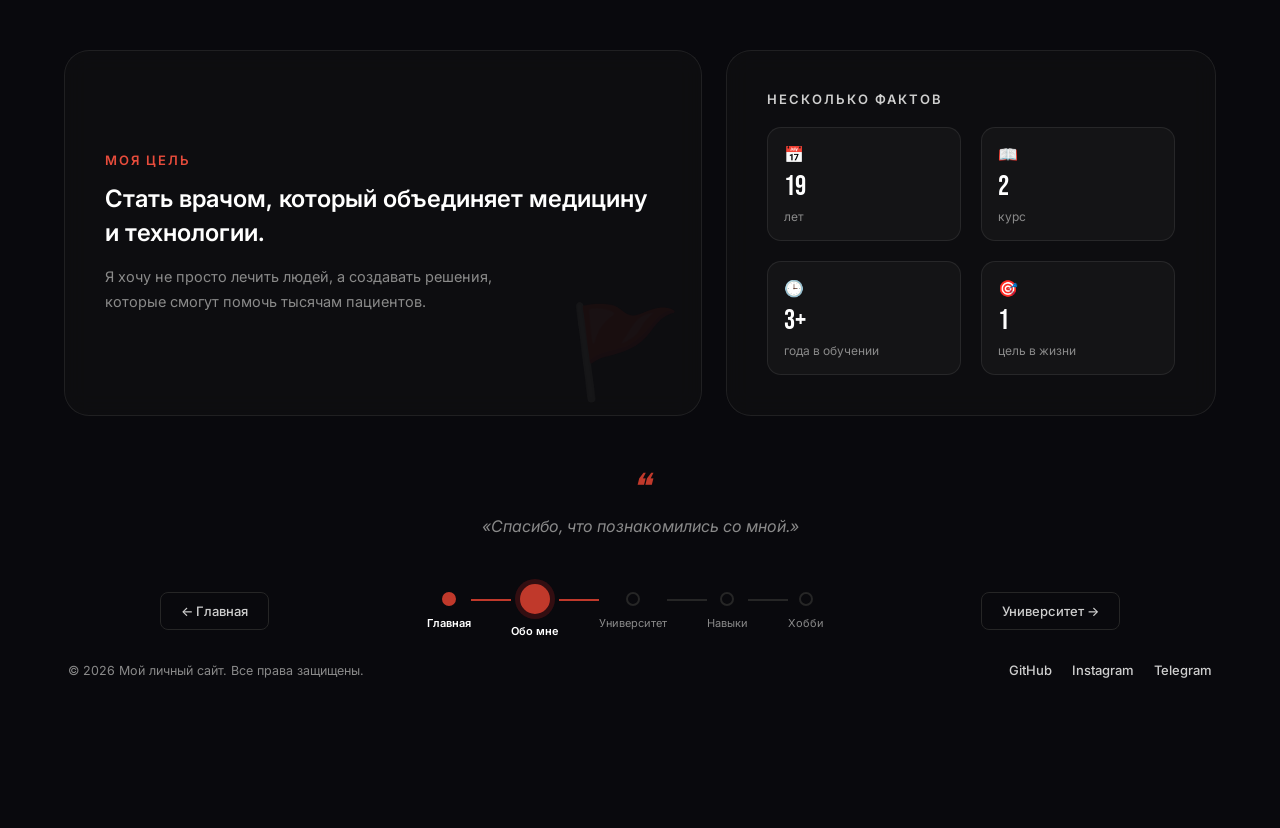
==== commit 97e94465: "add bags" ====
--- a/aboutme.html
+++ b/aboutme.html
@@ -174,7 +174,7 @@
 <!-- Прогресс-навигация (общий компонент со всех страниц) -->
 <div class="page-navigation">
 
-    <a href="aboutme.html" class="nav-button">← Обо мне</a>
+    <a href="index.html" class="nav-button">← Главная</a>
 
     <div class="progress">
 
@@ -217,7 +217,7 @@
  <div class="footer-social">
         <span>© 2026 Мой личный сайт. Все права защищены.</span>
         <div class="social-icons">
-            <a href="GITHUB_LINK" target="_blank">GitHub</a>
+            <a href="https://github.com/shukhratillo-papper" target="_blank">GitHub</a>
             <a href="https://instagram.com/mr_shuxratitllo" target="_blank">Instagram</a>
             <a href="https://t.me/PEPPER_4829" target="_blank">Telegram</a>
         </div>
--- a/navigation.css
+++ b/navigation.css
@@ -120,4 +120,15 @@
         justify-content: center;
         gap: 16px;
     }
+}
+
+@media (max-width: 700px) {
+    .progress {
+        display: none;
+    }
+    .page-navigation {
+        width: 100%;
+        justify-content: center;
+        gap: 16px;
+    }
 }
